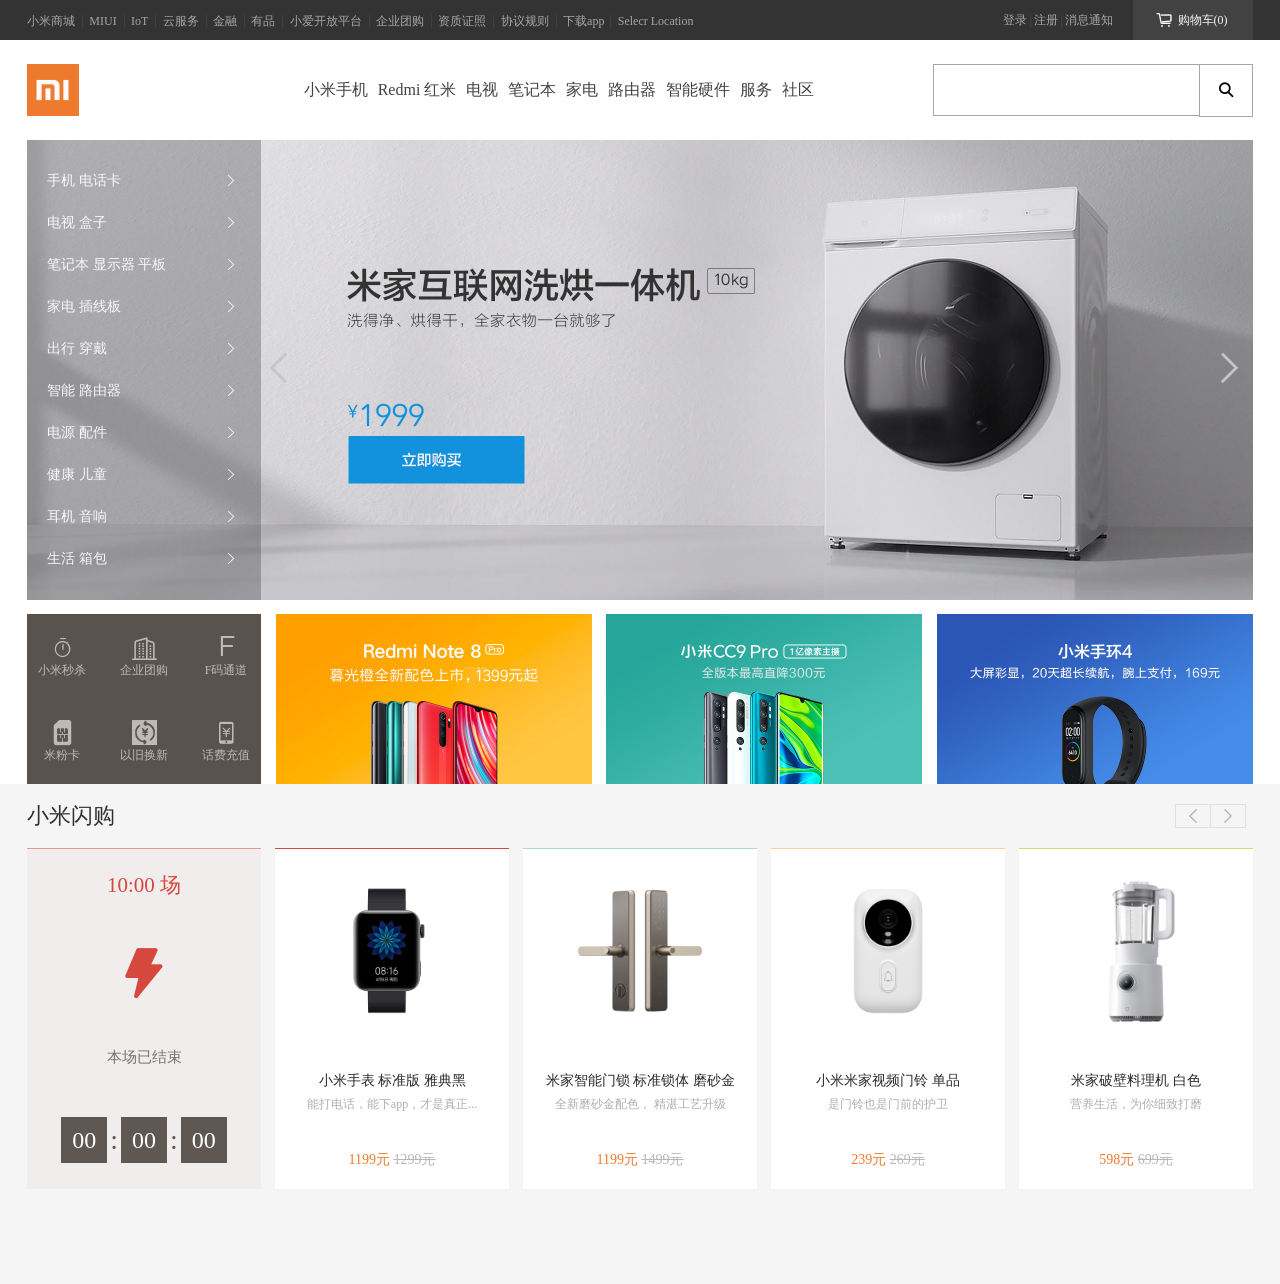
==== xiaomi_2/index.html @ e2a1d016 "一个新的静态小项目" ====
<!DOCTYPE html>
<html lang="en">
<head>
    <meta charset="UTF-8">
    <meta name="viewport" content="width=device-width, initial-scale=1.0">
    <link rel="stylesheet" href="css/reset.css">
    <link rel="stylesheet" href="css/syntax.css">
    <link rel="stylesheet" href="iconfont/iconfont.css">
    <title>小米商城</title>
</head>
<body>
    <!-- 顶部的菜单 炭黑色-->
    <div class="top_menu_wrap">
        <div class="top_menu">
            <div class="long_Menu">
                <a href="javascript:;">小米商城</a>
                <span class="iconfont icon-shuxian"> </span>
                <a href="javascript:;">MIUI</a>
                <span class="iconfont icon-shuxian"> </span>
                <a href="javascript:;">IoT</a>
                <span class="iconfont icon-shuxian"> </span>
                <a href="javascript:;">云服务</a>
                <span class="iconfont icon-shuxian"> </span>
                <a href="javascript:;">金融</a>
                <span class="iconfont icon-shuxian"> </span>
                <a href="javascript:;">有品</a>
                <span class="iconfont icon-shuxian"> </span>
                <a href="javascript:;">小爱开放平台</a>
                <span class="iconfont icon-shuxian"> </span>
                <a href="javascript:;">企业团购</a>
                <span class="iconfont icon-shuxian"> </span>
                <a href="javascript:;">资质证照</a>
                <span class="iconfont icon-shuxian"> </span>
                <a href="javascript:;">协议规则</a>
                <span class="iconfont icon-shuxian"> </span>
                <a class="down_qr" href="javascript:;">下载app
                    <div class="triangle"></div>
                    <div class="qrcode">
                        <img src="img/qrcode.png" alt="">
                        <span>小米商城APP</span>
                    </div>
                </a>
                <span class="iconfont icon-shuxian"> </span>
                
                <a href="javascript:;">Selecr Location</a>
            </div>
            <div class="side_menu">
                <a href="javascript:;">登录</a>
                <span class="iconfont icon-shuxian"> </span>
                <a href="javascript:;">注册</a>
                <span class="iconfont icon-shuxian"> </span>
                <a href="javascript:;">消息通知</a>
                <div class="shop_cart">
                    <span class="iconfont icon-3"> </span>   
                    <a href="javascript:;">购物车(0)</a>
                    <div class="shop_box">
                    </div>
                </div>
            </div>
            
        </div>

    </div>
    <!-- logo 商品栏 搜索框 -->
    <div class="mid_menu_wrap">
        <div class="logo">
            <img class="mi" src="img/mi-logo.png" alt="">
            <img class="home" src="img/mi-home.png" alt="">
        </div>
        <div class="catalog">
            <a href="javscript:;">全部商品分类</a>
            <a href="javscript:;">小米手机
                <div class="merchandise_wrap">
                    <div class="merchandise">
                        <div class="m_details" href="javascript:;">
                            <img src="img/phone_10.png" alt="">
                        </div>
                        <div class="vertical_line"></div>
                        <div class="m_details" href="javascript:;">
                            <img src="img/phone_redmi.png" alt="">
                        </div>
                        <div class="vertical_line"></div>
                        <div class="m_details" href="javascript:;">
                            <img src="img/phone_10.png" alt="">
                        </div>
                        <div class="vertical_line"></div>
                        <div class="m_details" href="javascript:;">
                            <img src="img/phone_redmi.png" alt="">
                        </div>
                        <div class="vertical_line"></div>
                        <div class="m_details" href="javascript:;">
                            <img src="img/phone_10.png" alt="">
                        </div>
                        <div class="vertical_line"></div>
                        <div class="m_details" href="javascript:;">
                            <img src="img/phone_redmi.png" alt="">
                        </div>
                    </div>
                </div>
            </a>
            
            <a href="javscript:;">Redmi 红米</a>
            <a href="javscript:;">电视</a>
            <a href="javscript:;">笔记本</a>
            <a href="javscript:;">家电</a>
            <a href="javscript:;">路由器</a>
            <a href="javscript:;">智能硬件</a>
            <a href="javscript:;">服务</a>
            <a href="javscript:;">社区</a>
        </div>
        <div class="search">
                <input type="text">
                <div class="search_suggestion">
                    <a href="javascript:;">Redmi K30</a>
                    <a href="javascript:;">小米10</a>
                    <a href="javascript:;">Redmi Note8</a>
                    <a href="javascript:;">小米cc9</a>
                    <a href="javascript:;">黑鲨游戏手机</a>
                    <a href="javascript:;">小米电视</a>
                    <a href="javascript:;">小米笔记本</a>
                    <a href="javascript:;">路由器</a>
                    <a href="javascript:;">小爱音响</a>
                    <a href="javascript:;">净水器</a>
                </div>
            <div class="magnifier">
                <span class="iconfont icon-fangdajing"></span>
            </div>
        </div>
    </div>

    <!-- 广告牌 和 附近的列表 -->
    <div class="ads_wrap">
        <div class="ads">
            <a href="javascript:;"><img src="img/mi_wash_machine.jpg" alt=""></a>
            <a href="javascript:;" class="prev arrow_box">
                <span class="iconfont icon-arrow"></span>
            </a>
            <a href="javascript:;" class="next arrow_box">
                <span class="iconfont icon-jiantouyou"></span>
            </a>
            
        </div>
        <div class="list">
            <a href="javascript:;">手机 电话卡
                <span class="iconfont icon-arrow-r"></span>
                <div class="item_box">
                    <div class="item">
                        <img src="img/phone_10.png" alt="">
                        <span>小米cc9</span>
                    </div>
                    <div class="item">
                        <img src="img/mi_cc9pro.jpg" alt="">
                        <span>小米cc9</span>
                    </div>
                    <div class="item">
                        <img src="img/mi_cc9pro.jpg" alt="">
                        <span>小米cc9</span>
                    </div>
                    <div class="item">
                        <img src="img/mi_cc9pro.jpg" alt="">
                        <span>小米cc9</span>
                    </div>
                    <div class="item">
                        <img src="img/mi_cc9pro.jpg" alt="">
                        <span>小米cc9</span>
                    </div>
                    <div class="item">
                        <img src="img/mi_cc9pro.jpg" alt="">
                        <span>小米cc9</span>
                    </div>
                    <div class="item">
                        <img src="img/mi_cc9pro.jpg" alt="">
                        <span>小米cc9</span>
                    </div>
                    <div class="item">
                        <img src="img/mi_cc9pro.jpg" alt="">
                        <span>小米cc9</span>
                    </div>
                    <div class="item">
                        <img src="img/mi_cc9pro.jpg" alt="">
                        <span>小米cc9</span>
                    </div>
                    <div class="item">
                        <img src="img/mi_cc9pro.jpg" alt="">
                        <span>小米cc9</span>
                    </div>
                    <div class="item">
                        <img src="img/mi_cc9pro.jpg" alt="">
                        <span>小米cc9</span>
                    </div>
                    <div class="item">
                        <img src="img/mi_cc9pro.jpg" alt="">
                        <span>小米cc9</span>
                    </div>
                    <div class="item">
                        <img src="img/mi_cc9pro.jpg" alt="">
                        <span>小米cc9</span>
                    </div>
                    <div class="item">
                        <img src="img/mi_cc9pro.jpg" alt="">
                        <span>小米cc9</span>
                    </div>
                    <div class="item">
                        <img src="img/mi_cc9pro.jpg" alt="">
                        <span>小米cc9</span>
                    </div>
                    <div class="item">
                        <img src="img/mi_cc9pro.jpg" alt="">
                        <span>小米cc9</span>
                    </div>
                    <div class="item">
                        <img src="img/mi_cc9pro.jpg" alt="">
                        <span>小米cc9</span>
                    </div>
                    <div class="item">
                        <img src="img/mi_cc9pro.jpg" alt="">
                        <span>小米cc9</span>
                    </div>
                   
                    <div class="item">
                        <img src="img/mi_cc9pro.jpg" alt="">
                        <span>小米cc9</span>
                    </div>
                    <div class="item">
                        <img src="img/mi_cc9pro.jpg" alt="">
                        <span>小米cc9</span>
                    </div>
                    <div class="item">
                        <img src="img/mi_cc9pro.jpg" alt="">
                        <span>上门维修</span>
                    </div>
                    <div class="item">
                        <img src="img/mi_cc9pro.jpg" alt="">
                        <span>小米电话卡</span>
                    </div>
                    <div class="item">
                        <img src="img/mi_cc9pro.jpg" alt="">
                        <span>云服务空间月卡</span>
                    </div>

                </div>
            </a> 
            <a href="javascript:;">电视 盒子
                <span class="iconfont icon-arrow-r"></span>
            </a>
            <a href="javascript:;">笔记本 显示器 平板
                <span class="iconfont icon-arrow-r"></span>
            </a>
            <a href="javascript:;">家电 插线板
                <span class="iconfont icon-arrow-r"></span>
            </a>
            <a href="javascript:;">出行 穿戴
                <span class="iconfont icon-arrow-r"></span>
            </a>
            <a href="javascript:;">智能 路由器
                <span class="iconfont icon-arrow-r"></span>
            </a>
            <a href="javascript:;">电源 配件
                <span class="iconfont icon-arrow-r"></span>
            </a>
            <a href="javascript:;">健康 儿童
                <span class="iconfont icon-arrow-r"></span>
            </a>
            <a href="javascript:;">耳机 音响
                <span class="iconfont icon-arrow-r"></span>
            </a>
            <a href="javascript:;">生活 箱包
                <span class="iconfont icon-arrow-r"></span>
            </a>
        </div>
    </div>

    <!-- 重点产品宣传 -->
    <div class="promotion_wrap">
        <div class="small_boxes">
            <a href="javacsript:;" class="small_box">
                <span class="iconfont icon-miaobiao1"></span>
                <span class="text"> 小米秒杀</span>
            </a>
            <a href="javacsript:;" class="small_box">
                <span class="iconfont icon-architecture"></span>
                <span class="text">企业团购</span>
            </a>
            <a href="javacsript:;" class="small_box">
                <span class="iconfont icon-F"></span>
                <span class="text">F码通道</span>
            </a>
            <a href="javacsript:;" class="small_box">
                <span class="iconfont icon-sim"></span>
                <span class="text">米粉卡</span>
            </a>
            <a href="javacsript:;" class="small_box">
                <span class="iconfont icon-yijiuhuanxin"></span>
                <span class="text">以旧换新</span>
            </a>
            <a href="javacsript:;" class="small_box">
                <span class="iconfont icon-huafei"></span>
                <span class="text">话费充值</span>
            </a>
        </div>
        <div class="mi_phone">
            <a href="jacascript:;">
                <img src="img/mi_redmi.jpg" alt="">
            </a>
        </div>
        <div class="redmi_phone">
            <a href="jacascript:;">
                <img src="img/mi_cc9pro.jpg" alt="">
            </a>
        </div>
        <div class="other_product">
            <a href="jacascript:;">
                <img src="img/mi_wristband.jpg" alt="">
            </a>
        </div>
    </div>

    <!-- 背景颜色灰色部分 -->

    <!-- 小米闪购的部分 -->
    <div class="bck_grey">
        <div class="xiaomi_shanGou">
            <div class="top_area">
                <div class="area_title">小米闪购</div>

                <span class="iconfont icon-arrow"></span>
                <span class="iconfont icon-jiantouyou"></span>

            </div>
            <div class="main">
                <div class="time">
                    <div class="start_time">10:00 场</div>
                    <div class="icon iconfont icon-shan-dian"></div>
                    <div class="event_status">本场已结束</div>
                    <div class="timer">
                        <div class="timer_box">00</div>
                        <span>:</span>
                        <div class="timer_box">00</div>
                        <span>:</span>
                        <div class="timer_box">00</div>
                    </div>

                </div>
                <div class="merchandises_wrap">
                    <div class="item item1">
                        <img src="img/mi_watch.jpg" alt="">
                        <div class="text">
                            <div class="name">小米手表 标准版 雅典黑</div>
                            <div class="comment">能打电话，能下app，才是真正...</div>
                        </div>                      
                        <div class="price">
                            <span class="discount">1199元</span>
                            <span class="original">1299元</span>
                        </div>
                    </div>
                    <div class="item item2">
                        <img src="img/mi_door_handle.jpg" alt="">
                        <div class="text">
                            <div class="name">米家智能门锁 标准锁体 磨砂金</div>
                            <div class="comment">全新磨砂金配色， 精湛工艺升级</div>
                        </div>
                        <div class="price">
                            <span class="discount">1199元</span>
                            <span class="original">1499元</span>
                        </div>
                    </div>
                    <div class="item item3">
                        <img src="img/mi_camera.jpg" alt="">
                        <div class="text">
                            <div class="name">小米米家视频门铃 单品</div>
                            <div class="comment">是门铃也是门前的护卫</div>
                        </div>
                        <div class="price">
                            <span class="discount">239元</span>
                            <span class="original">269元</span>
                        </div>
                    </div>
                    <div class="item item4">
                        <img src="img/mi_blender.jpg" alt="">
                        <div class="text">
                            <div class="name">米家破壁料理机 白色</div>
                            <div class="comment">营养生活，为你细致打磨</div>
                        </div>
                        <div class="price">
                            <span class="discount">598元</span>
                            <span class="original">699元</span>
                        </div>
                    </div>
                </div>
            </div>
        </div>
    </div>
</body>
</html>
---- xiaomi_2/css/syntax.css ----
.top_menu_wrap {
  width: 100%;
  background-color: #333333;
  position: relative;
}
.top_menu_wrap .top_menu {
  width: 1226px;
  height: 40px;
  margin: 0 auto;
  line-height: 40px;
  display: flex;
  flex-direction: row;
  justify-content: space-between;
}
.top_menu_wrap .top_menu a {
  text-decoration: none;
  color: #a6a6a6;
  font-size: 12px;
}
.top_menu_wrap .top_menu a:hover:not(:last-child) {
  color: #ffffff;
}
.top_menu_wrap .top_menu span {
  color: #3f3f3f;
  font-weight: lighter;
  font-size: smaller;
  margin: 0 -3px;
}
.top_menu_wrap .top_menu .long_Menu .down_qr {
  position: relative;
}
.top_menu_wrap .top_menu .long_Menu .down_qr:hover .triangle {
  display: block;
}
.top_menu_wrap .top_menu .long_Menu .down_qr:hover .qrcode {
  height: 140px;
}
.top_menu_wrap .top_menu .long_Menu .down_qr .triangle {
  position: absolute;
  top: 6.5px;
  left: 10px;
  width: 0;
  height: 0;
  border: 10px solid transparent;
  border-bottom: 10px solid white;
  display: none;
}
.top_menu_wrap .top_menu .long_Menu .down_qr .qrcode {
  top: 26.5px;
  left: -40px;
  position: absolute;
  width: 124px;
  height: auto;
  text-align: center;
  background-color: white;
  box-shadow: 0 1px 2px black;
  height: 0px;
  overflow: hidden;
  transition: height 0.5s;
}
.top_menu_wrap .top_menu .long_Menu .down_qr .qrcode img {
  width: 90px;
  vertical-align: bottom;
  margin: 10px 15px 0 15px;
}
.top_menu_wrap .top_menu .long_Menu .down_qr .qrcode span {
  font-weight: bold;
  font-size: 12px;
}
.top_menu_wrap .top_menu .side_menu {
  display: flex;
  flex-direction: row;
}
.top_menu_wrap .top_menu .side_menu .shop_cart {
  position: relative;
  height: 40px;
  width: 120px;
  margin-left: 20px;
  text-align: center;
  background-color: #424242;
}
.top_menu_wrap .top_menu .side_menu .shop_cart:hover {
  background-color: white;
}
.top_menu_wrap .top_menu .side_menu .shop_cart:hover * {
  color: #ee7a2e;
}
.top_menu_wrap .top_menu .side_menu .shop_cart:hover .shop_box {
  height: 100px;
}
.top_menu_wrap .top_menu .side_menu .shop_cart span {
  color: #f8f8f8;
  margin-right: 2px;
  font-size: 16px;
  font-weight: bold;
  line-height: 40px;
}
.top_menu_wrap .top_menu .side_menu .shop_cart a {
  line-height: 40px;
  vertical-align: top;
  color: #f8f8f8;
}
.top_menu_wrap .top_menu .side_menu .shop_cart .shop_box {
  width: 300px;
  height: 0px;
  background-color: white;
  position: absolute;
  left: -180px;
  top: 40px;
  box-shadow: 0 0 10px #a6a6a6;
  transition-property: height;
  transition-duration: 0.5s;
  z-index: 2;
}
.mid_menu_wrap {
  width: 1226px;
  height: 100px;
  margin: 0 auto;
  display: flex;
  flex-direction: row;
  justify-content: space-between;
  align-items: center;
}
.mid_menu_wrap .logo {
  background-color: #ee7a2e;
  width: 52px;
  height: 52px;
  position: relative;
}
.mid_menu_wrap .logo img {
  width: 52px;
}
.mid_menu_wrap .logo:hover .mi {
  left: 52px;
}
.mid_menu_wrap .logo:hover .home {
  left: 0px;
}
.mid_menu_wrap .logo .home {
  position: absolute;
  left: -52px;
  transition: left 0.5s;
}
.mid_menu_wrap .logo .mi {
  position: absolute;
  left: 0px;
  transition: left 0.5s;
}
.mid_menu_wrap .catalog {
  height: 100%;
  display: flex;
}
.mid_menu_wrap .catalog a {
  display: flex;
  flex-direction: column;
  justify-content: center;
  height: 100%;
  text-decoration: none;
  color: #424242;
  font-size: 16px;
}
.mid_menu_wrap .catalog a:not(:nth-child(1)) {
  margin-left: 10px;
}
.mid_menu_wrap .catalog a:first-child {
  visibility: hidden;
}
.mid_menu_wrap .catalog a:hover {
  color: #ee7a2e;
}
.mid_menu_wrap .catalog a:hover .merchandise_wrap {
  height: 200px;
  border-top: 1px solid #a6a6a6;
  box-shadow: 0 1px 3px #a6a6a6;
}
.mid_menu_wrap .catalog a .merchandise_wrap {
  position: absolute;
  width: 1680px;
  height: 0px;
  left: 0;
  top: 140px;
  overflow: hidden;
  transition: height 0.3s;
  background-color: white;
  z-index: 2;
}
.mid_menu_wrap .catalog a .merchandise_wrap .merchandise {
  width: 1226px;
  margin: 0 auto;
  display: flex;
  flex-direction: row;
  justify-content: space-evenly;
  padding: 45px 0;
}
.mid_menu_wrap .catalog a .merchandise_wrap .merchandise .m_details {
  display: block;
}
.mid_menu_wrap .catalog a .merchandise_wrap .merchandise .m_details:first-of-type {
  visibility: visible;
}
.mid_menu_wrap .catalog a .merchandise_wrap .merchandise .m_details img {
  width: 160px;
  height: 110px;
}
.mid_menu_wrap .catalog a .merchandise_wrap .merchandise .vertical_line {
  width: 1px;
  height: 100px;
  background-color: rgba(166, 166, 166, 0.4);
}
.mid_menu_wrap .search {
  display: flex;
  flex-direction: row;
  position: relative;
}
.mid_menu_wrap .search input {
  width: 245px;
  height: 50px;
  outline: none;
  border: 1px solid #a6a6a6;
  border-right: none;
  padding: 0 10px;
}
.mid_menu_wrap .search input:focus,
.mid_menu_wrap .search input:focus ~ div {
  border-color: #ee7a2e;
}
.mid_menu_wrap .search input:focus + .search_suggestion {
  display: flex;
}
.mid_menu_wrap .search .search_suggestion {
  width: 265px;
  height: 260px;
  border: 1px solid #a6a6a6;
  border-top: none;
  position: absolute;
  top: 52px;
  left: 0;
  display: none;
  flex-direction: column;
  justify-content: space-evenly;
  z-index: 1;
  background-color: white;
}
.mid_menu_wrap .search .search_suggestion a {
  display: flex;
  flex-direction: column;
  justify-content: center;
  text-decoration: none;
  color: #333333;
  font-size: 12px;
  padding-left: 20px;
  height: 100%;
}
.mid_menu_wrap .search .search_suggestion a:hover {
  background-color: rgba(166, 166, 166, 0.4);
}
.mid_menu_wrap .search .magnifier {
  width: 52px;
  line-height: 50px;
  text-align: center;
  border: 1px solid #a6a6a6;
}
.mid_menu_wrap .search .magnifier span {
  font-size: 16px;
  font-weight: bolder;
}
.mid_menu_wrap .search .magnifier:hover {
  color: #f8f8f8;
  background-color: #ee7a2e;
  border-color: #ee7a2e;
}
.ads_wrap {
  width: 1226px;
  height: 460px;
  position: relative;
  margin: 0 auto;
}
.ads_wrap .ads {
  position: absolute;
  width: 1226px;
  top: 0;
  left: 0;
  display: flex;
  flex-direction: row;
  align-items: center;
}
.ads_wrap .ads a {
  text-decoration: none;
}
.ads_wrap .ads img {
  width: 1226px;
}
.ads_wrap .ads .prev {
  margin-left: -992px;
}
.ads_wrap .ads .next {
  margin-left: 910px;
}
.ads_wrap .ads .arrow_box {
  width: 41px;
  line-height: 69px;
  background-color: transparent;
}
.ads_wrap .ads .arrow_box:hover {
  background-color: #424242;
}
.ads_wrap .ads .arrow_box:hover span {
  color: white;
}
.ads_wrap .ads .arrow_box span {
  font-size: 35px;
  color: #c2c7c7;
}
.ads_wrap .list {
  width: 234px;
  height: 420px;
  background-color: rgba(51, 51, 51, 0.3);
  display: flex;
  flex-direction: column;
  padding: 20px 0;
  position: relative;
}
.ads_wrap .list a {
  width: auto;
  height: 100%;
  text-decoration: none;
  color: #f8f8f8;
  font-size: 14px;
  display: flex;
  flex-direction: row;
  align-items: center;
  padding-left: 20px;
}
.ads_wrap .list a:hover {
  background-color: #ee7a2e;
}
.ads_wrap .list a:hover .item_box {
  display: flex;
}
.ads_wrap .list a .icon-arrow-r {
  font-size: 20px;
  line-height: 42px;
  position: absolute;
  right: 20px;
}
.ads_wrap .list a .item_box {
  width: 992px;
  height: 458px;
  background-color: white;
  border: 1px solid #a6a6a6;
  box-shadow: 5px 0 10px rgba(166, 166, 166, 0.7);
  border-left: none;
  position: absolute;
  left: 234px;
  top: 0;
  display: none;
  flex-direction: column;
  justify-content: flex-start;
  flex-wrap: wrap;
}
.ads_wrap .list a .item_box .item {
  width: 216px;
  height: 76.33333333px;
  display: flex;
  flex-direction: row;
  justify-content: flex-start;
  align-items: center;
}
.ads_wrap .list a .item_box .item img {
  width: 40px;
  height: 40px;
  margin-left: 30px;
  object-fit: cover;
}
.ads_wrap .list a .item_box .item span {
  color: #424242;
  margin-left: 20px;
}
.promotion_wrap {
  width: 1226px;
  margin: 0 auto;
  padding-top: 14px;
  height: 170px;
  display: flex;
  flex-direction: row;
  justify-content: space-between;
}
.promotion_wrap .mi_phone,
.promotion_wrap .redmi_phone,
.promotion_wrap .other_product {
  width: 316px;
  height: 170px;
}
.promotion_wrap .mi_phone img,
.promotion_wrap .redmi_phone img,
.promotion_wrap .other_product img {
  width: 316px;
}
.promotion_wrap .small_boxes {
  background-color: #5a534d;
  width: 234px;
  height: 170px;
  display: flex;
  flex-direction: row;
  justify-content: space-between;
  flex-wrap: wrap;
}
.promotion_wrap .small_boxes .small_box {
  width: 70px;
  height: 82px;
  text-align: center;
  display: flex;
  flex-direction: column;
  justify-content: center;
  text-decoration: none;
}
.promotion_wrap .small_boxes .small_box .text {
  font-size: 12px;
  margin-top: 2px;
  color: #bdbab8;
}
.promotion_wrap .small_boxes .small_box .iconfont {
  color: #bdbab8;
  font-size: 25px;
  margin-bottom: 2px;
}
.bck_grey {
  background-color: #f5f5f5;
  width: 100%;
  height: 500px;
}
.bck_grey .xiaomi_shanGou {
  width: 1226px;
  margin: 0 auto;
}
.bck_grey .xiaomi_shanGou .top_area {
  display: flex;
  justify-content: flex-start;
  align-items: center;
  padding: 20px 0;
}
.bck_grey .xiaomi_shanGou .top_area .area_title {
  font-size: 22px;
  color: #303030;
}
.bck_grey .xiaomi_shanGou .top_area span {
  display: block;
  border: 1px #e0e0e0 solid;
  width: 24px;
  height: 16px;
  font-size: 16px;
  text-align: center;
  color: #b0b0b0;
  padding: 3px 5px;
}
.bck_grey .xiaomi_shanGou .top_area span:nth-of-type(1) {
  margin-left: 1060px;
  border-right: none;
}
.bck_grey .xiaomi_shanGou .top_area span:hover {
  color: #ee7a2e;
}
.bck_grey .xiaomi_shanGou .main {
  height: 100%;
  display: flex;
  flex-direction: row;
  justify-content: space-between;
}
.bck_grey .xiaomi_shanGou .main .time {
  width: 234px;
  height: 340px;
  background-color: #f1eded;
  border-top: 1px solid #e19992;
  display: flex;
  flex-direction: column;
  align-items: center;
  justify-content: space-around;
}
.bck_grey .xiaomi_shanGou .main .time .start_time {
  color: #d4483e;
  font-size: 21px;
}
.bck_grey .xiaomi_shanGou .main .time .icon-shan-dian {
  font-size: 50px;
  color: #d4483e;
}
.bck_grey .xiaomi_shanGou .main .time .event_status {
  color: #767474;
  font-size: 15px;
}
.bck_grey .xiaomi_shanGou .main .time .timer {
  display: flex;
}
.bck_grey .xiaomi_shanGou .main .time .timer .timer_box {
  width: 46px;
  height: 46px;
  background-color: #5f5752;
  color: white;
  font-size: 24px;
  display: flex;
  flex-direction: row;
  justify-content: center;
  align-items: center;
}
.bck_grey .xiaomi_shanGou .main .time .timer span {
  color: #5f5752;
  display: flex;
  align-items: center;
  font-size: 28px;
  padding: 0 3px;
}
.bck_grey .xiaomi_shanGou .merchandises_wrap {
  width: 978px;
  display: flex;
  flex-direction: row;
  justify-content: space-between;
}
.bck_grey .xiaomi_shanGou .merchandises_wrap .item {
  width: 234px;
  background-color: white;
  border-top: 1px solid;
  display: flex;
  flex-direction: column;
  justify-content: space-around;
  align-items: center;
}
.bck_grey .xiaomi_shanGou .merchandises_wrap .item:nth-child(1) {
  border-color: #d4483e;
}
.bck_grey .xiaomi_shanGou .merchandises_wrap .item:nth-child(2) {
  border-color: #a8dbd0;
}
.bck_grey .xiaomi_shanGou .merchandises_wrap .item:nth-child(3) {
  border-color: #f7d49d;
}
.bck_grey .xiaomi_shanGou .merchandises_wrap .item:nth-child(4) {
  border-color: #c6dd7f;
}
.bck_grey .xiaomi_shanGou .merchandises_wrap .item img {
  width: 160px;
  height: 160px;
}
.bck_grey .xiaomi_shanGou .merchandises_wrap .item .text {
  text-align: center;
  width: 100%;
}
.bck_grey .xiaomi_shanGou .merchandises_wrap .item .text .name {
  color: #2a2a2a;
  font-size: 14px;
}
.bck_grey .xiaomi_shanGou .merchandises_wrap .item .text .comment {
  color: #aeaeae;
  font-size: 12px;
  margin-top: 10px;
}
.bck_grey .xiaomi_shanGou .merchandises_wrap .item .price {
  font-size: 14px;
}
.bck_grey .xiaomi_shanGou .merchandises_wrap .item .price .discount {
  color: #ee7a2e;
}
.bck_grey .xiaomi_shanGou .merchandises_wrap .item .price .original {
  color: #b7b7b7;
  text-decoration: line-through;
}
---- xiaomi_2/iconfont/iconfont.css ----
@font-face {font-family: "iconfont";
  src: url('iconfont.eot?t=1585115897582'); /* IE9 */
  src: url('iconfont.eot?t=1585115897582#iefix') format('embedded-opentype'), /* IE6-IE8 */
  url('[data-uri]') format('woff2'),
  url('iconfont.woff?t=1585115897582') format('woff'),
  url('iconfont.ttf?t=1585115897582') format('truetype'), /* chrome, firefox, opera, Safari, Android, iOS 4.2+ */
  url('iconfont.svg?t=1585115897582#iconfont') format('svg'); /* iOS 4.1- */
}

.iconfont {
  font-family: "iconfont" !important;
  font-size: 16px;
  font-style: normal;
  -webkit-font-smoothing: antialiased;
  -moz-osx-font-smoothing: grayscale;
}

.icon-F:before {
  content: "\e605";
}

.icon-miaobiao1:before {
  content: "\e690";
}

.icon-shuxian:before {
  content: "\e623";
}

.icon-6:before {
  content: "\e609";
}

.icon-jiantouyou:before {
  content: "\e603";
}

.icon-xiayiye:before {
  content: "\e68a";
}

.icon-xiayiye1:before {
  content: "\e66d";
}

.icon-shan-dian:before {
  content: "\e628";
}

.icon-arrow:before {
  content: "\e604";
}

.icon-huafei:before {
  content: "\e7f7";
}

.icon-architecture:before {
  content: "\e601";
}

.icon-miaobiao:before {
  content: "\e602";
}

.icon-sim:before {
  content: "\e795";
}

.icon-yijiuhuanxin:before {
  content: "\e606";
}

.icon-fangdajing:before {
  content: "\e610";
}

.icon-shouji:before {
  content: "\e600";
}

.icon-kefu:before {
  content: "\e64e";
}

.icon-arrow-r:before {
  content: "\e60d";
}

.icon-3:before {
  content: "\e618";
}

.icon-banshou:before {
  content: "\e60c";
}

.icon-renwu2:before {
  content: "\e634";
}
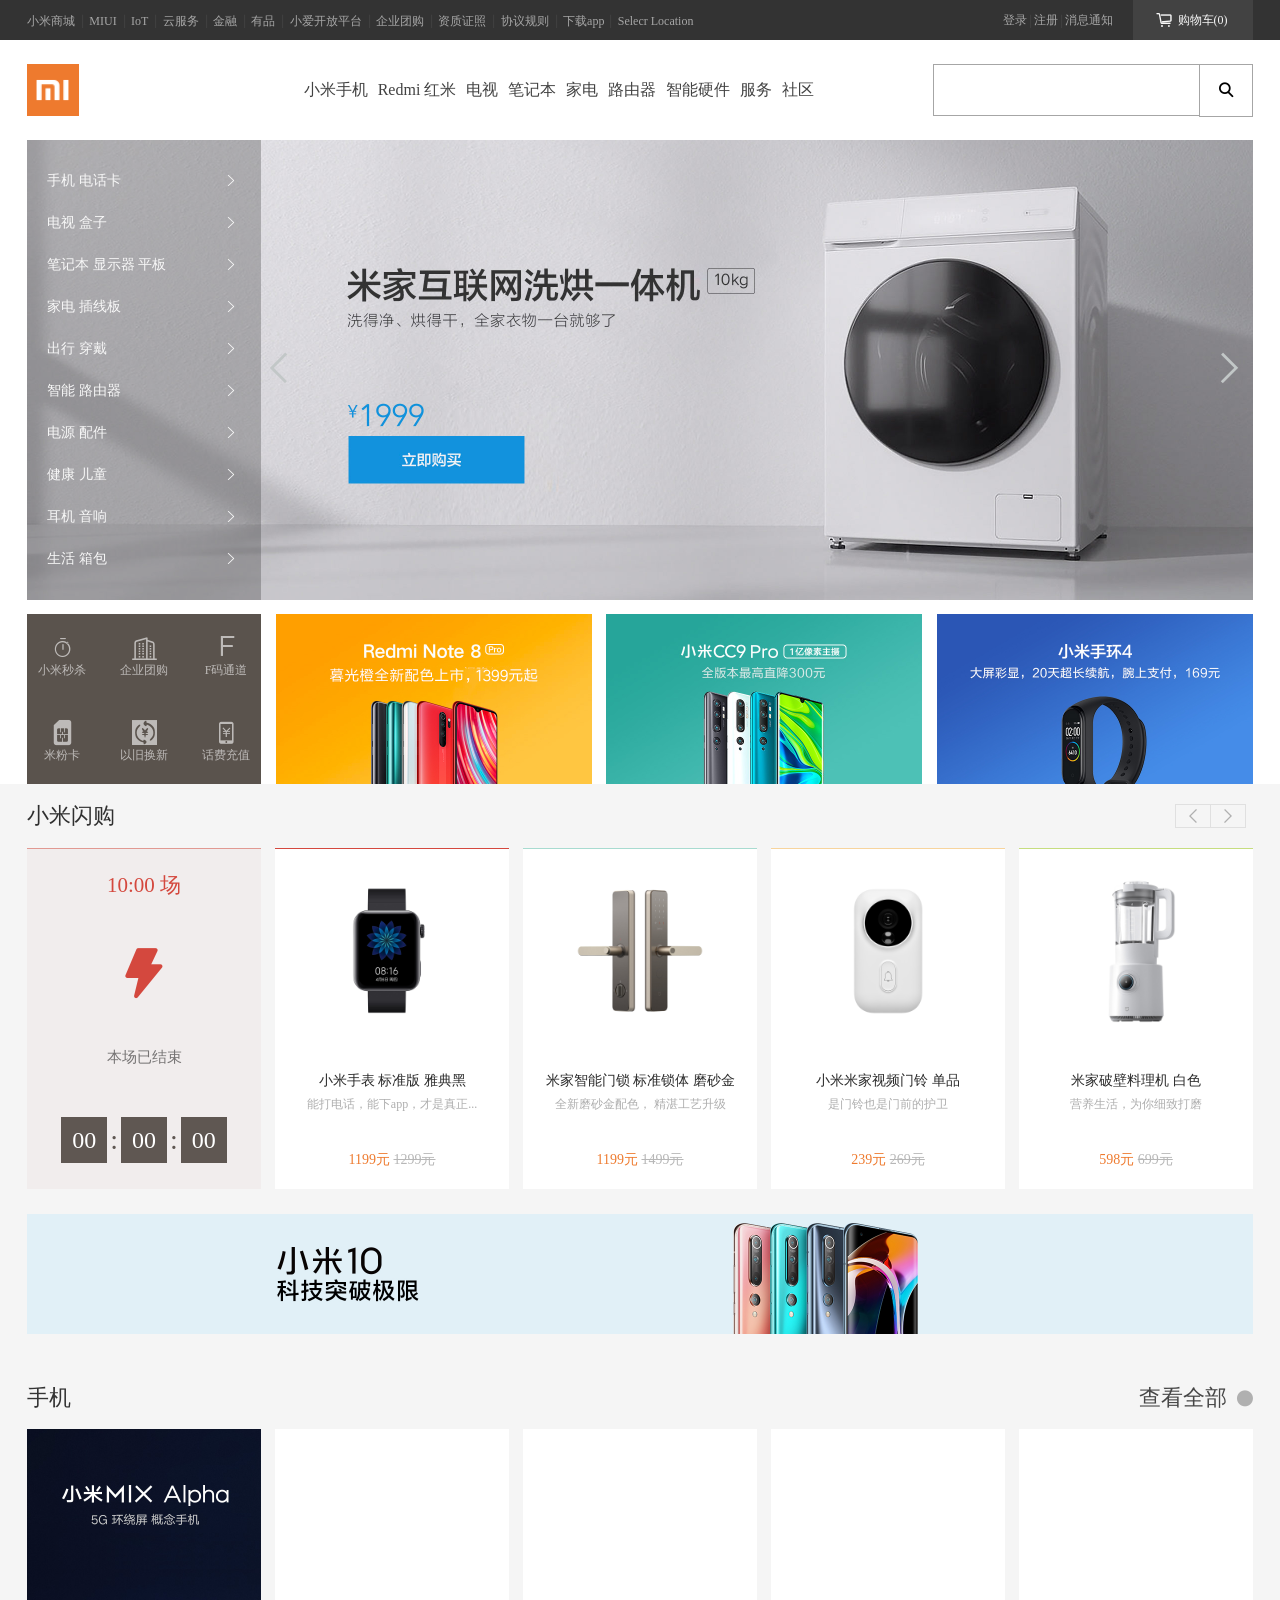
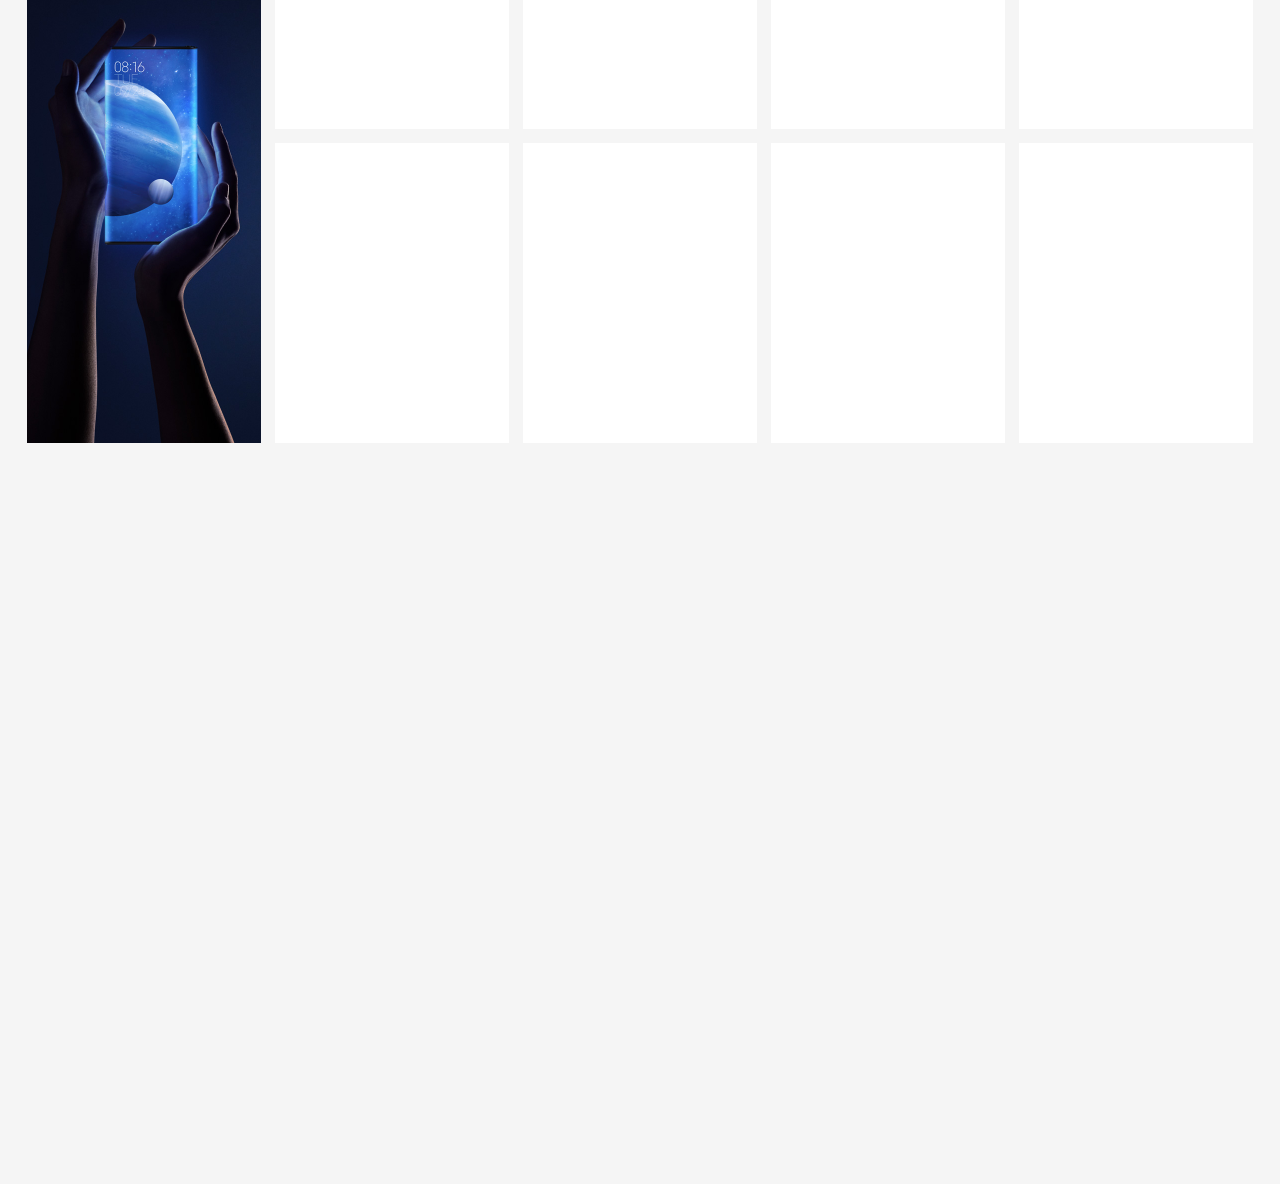
==== commit 3e28632c: "添加了一个新的区域，实现了浮起的效果" ====
--- a/xiaomi_2/index.html
+++ b/xiaomi_2/index.html
@@ -389,6 +389,38 @@
                 </div>
             </div>
         </div>
+        <!-- 第一个banner -->
+        <div class="banner">
+            <img src="img/mi_10.jpg" alt="">
+        </div>
+        <!-- 手机模块 -->
+        <div class="m_phone_wrap">
+            <div class="top_area">
+                <div class="area_title">手机</div>
+                <a href="javascript:;" class="right">
+                    <span class="text">查看全部</span>
+                    <span class="iconfont icon-xiayiye1"></span>
+                </a>
+            </div>
+            <div class="lower">
+                <a href="javacsript:;" class="vertical_ad">
+                    <img src="img/mi_mixphone.jpg" alt="">
+                </a>
+                <div class="m_phones">
+                    <a href="javacsript:;" class="phone"></a>
+                    <a href="javacsript:;" class="phone"></a>
+                    <a href="javacsript:;" class="phone"></a>
+                    <a href="javacsript:;" class="phone"></a>
+                    <a href="javacsript:;" class="phone"></a>
+                    <a href="javacsript:;" class="phone"></a>
+                    <a href="javacsript:;" class="phone"></a>
+                    <a href="javacsript:;" class="phone"></a>
+                </div>
+            </div>
+            
+        </div>
     </div>
+
+    
 </body>
 </html>
--- a/xiaomi_2/css/syntax.css
+++ b/xiaomi_2/css/syntax.css
@@ -427,7 +427,7 @@
 .bck_grey {
   background-color: #f5f5f5;
   width: 100%;
-  height: 500px;
+  height: 2000px;
 }
 .bck_grey .xiaomi_shanGou {
   width: 1226px;
@@ -563,3 +563,80 @@
   color: #b7b7b7;
   text-decoration: line-through;
 }
+.bck_grey .banner {
+  width: 1226px;
+  margin: 0 auto;
+}
+.bck_grey .banner img {
+  width: 1226px;
+  margin-top: 25px;
+}
+.bck_grey .m_phone_wrap {
+  width: 1226px;
+  margin: 50px auto 0 auto;
+}
+.bck_grey .m_phone_wrap .top_area {
+  width: 100%;
+  display: flex;
+  justify-content: space-between;
+}
+.bck_grey .m_phone_wrap .top_area .area_title {
+  color: #333333;
+  font-size: 22px;
+}
+.bck_grey .m_phone_wrap .top_area .right {
+  display: flex;
+  align-items: center;
+  text-decoration: none;
+}
+.bck_grey .m_phone_wrap .top_area .right:hover .text,
+.bck_grey .m_phone_wrap .top_area .right:hover .icon-xiayiye1 {
+  color: #ee7a2e;
+}
+.bck_grey .m_phone_wrap .top_area .right .text {
+  color: #464646;
+  font-size: 22px;
+  padding-right: 10px;
+  transition: color 0.5s;
+}
+.bck_grey .m_phone_wrap .top_area .right .icon-xiayiye1 {
+  color: #b0b0b0;
+  font-size: 16px;
+  transition: color 0.5s;
+}
+.bck_grey .m_phone_wrap .lower {
+  margin-top: 20px;
+  display: flex;
+  justify-content: space-between;
+}
+.bck_grey .m_phone_wrap .lower .vertical_ad {
+  transition-duration: 1s;
+}
+.bck_grey .m_phone_wrap .lower .vertical_ad img {
+  width: 234px;
+  height: 614px;
+  vertical-align: bottom;
+}
+.bck_grey .m_phone_wrap .lower .vertical_ad:hover {
+  transform: translateY(-3px);
+  box-shadow: 0 0 10px 2px #333333;
+}
+.bck_grey .m_phone_wrap .lower .m_phones {
+  width: 978px;
+  display: flex;
+  flex-direction: row;
+  flex-wrap: wrap;
+  justify-content: space-between;
+  align-content: space-between;
+}
+.bck_grey .m_phone_wrap .lower .m_phones .phone {
+  width: 234px;
+  height: 260px;
+  padding: 20px 0;
+  background-color: white;
+  transition-duration: 0.5s;
+}
+.bck_grey .m_phone_wrap .lower .m_phones .phone:hover {
+  transform: translateY(-3px);
+  box-shadow: 0 10px 20px 20px rgba(166, 166, 166, 0.2);
+}
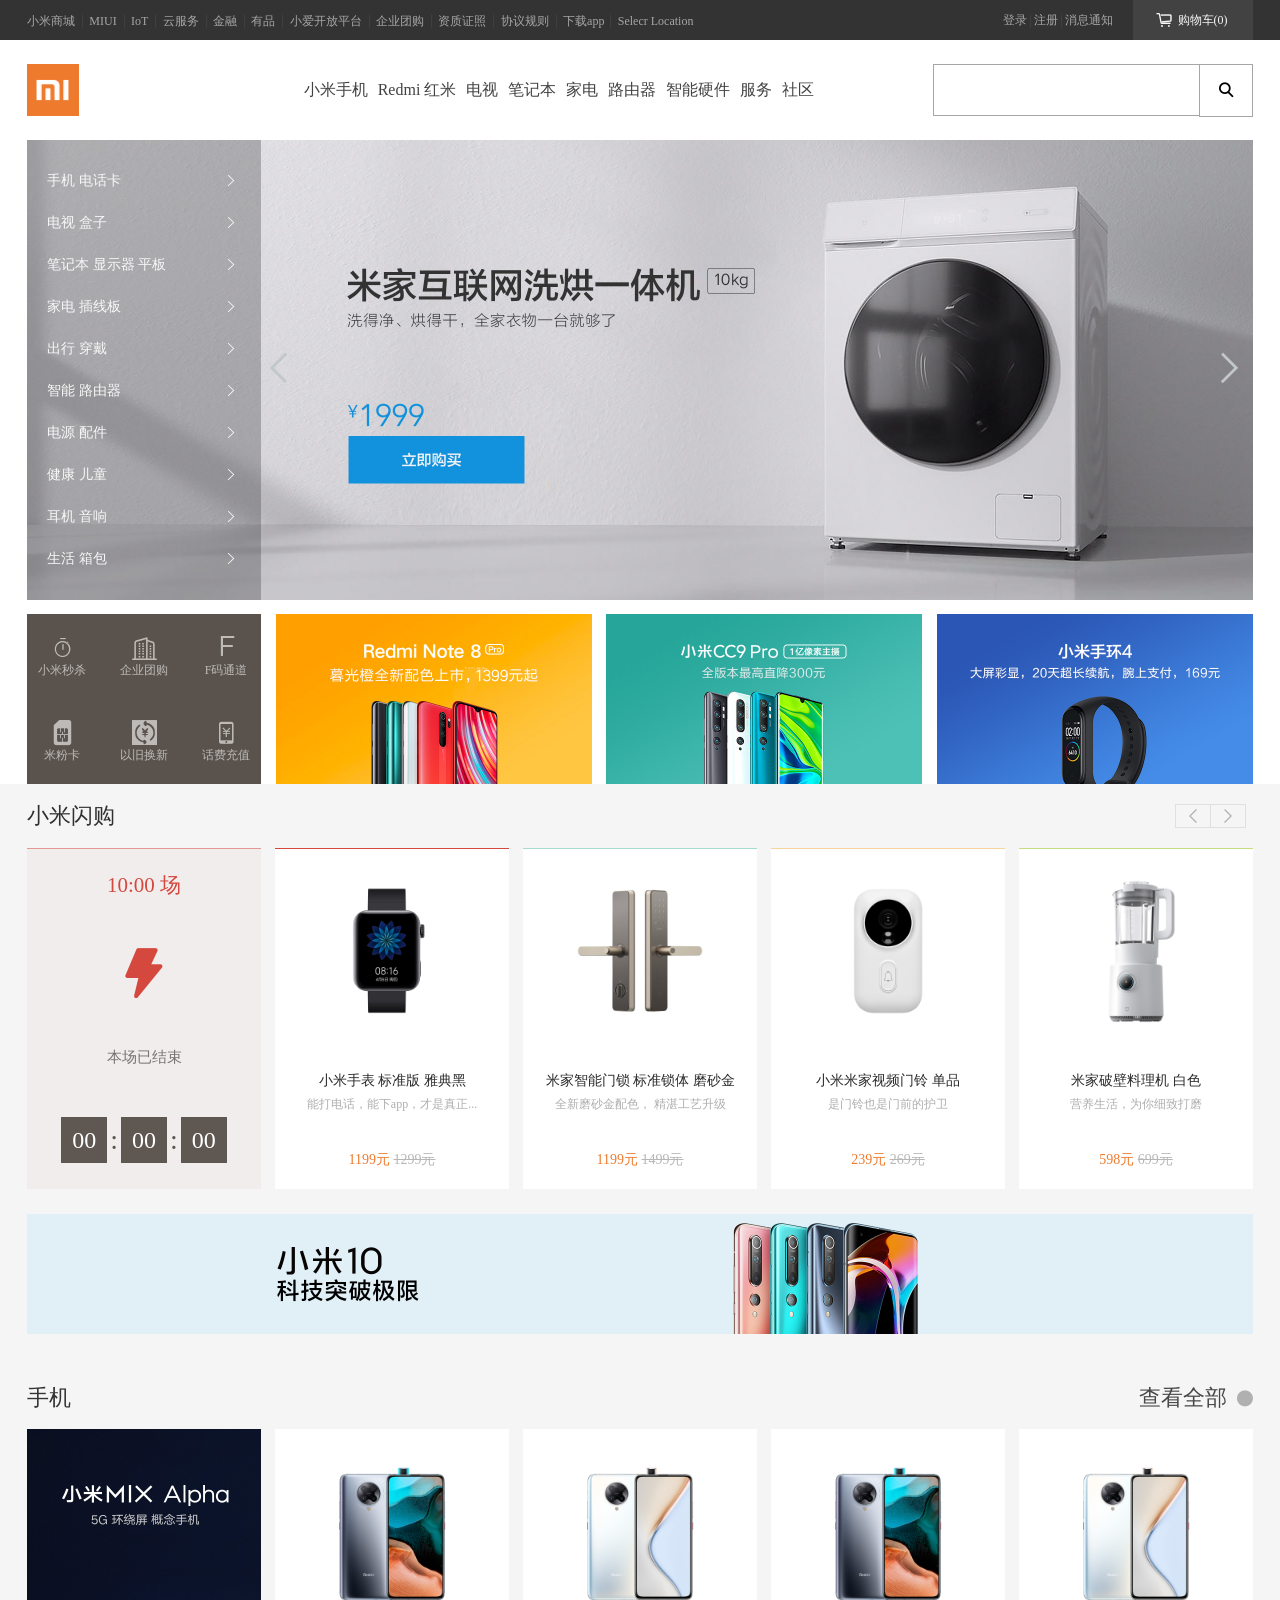
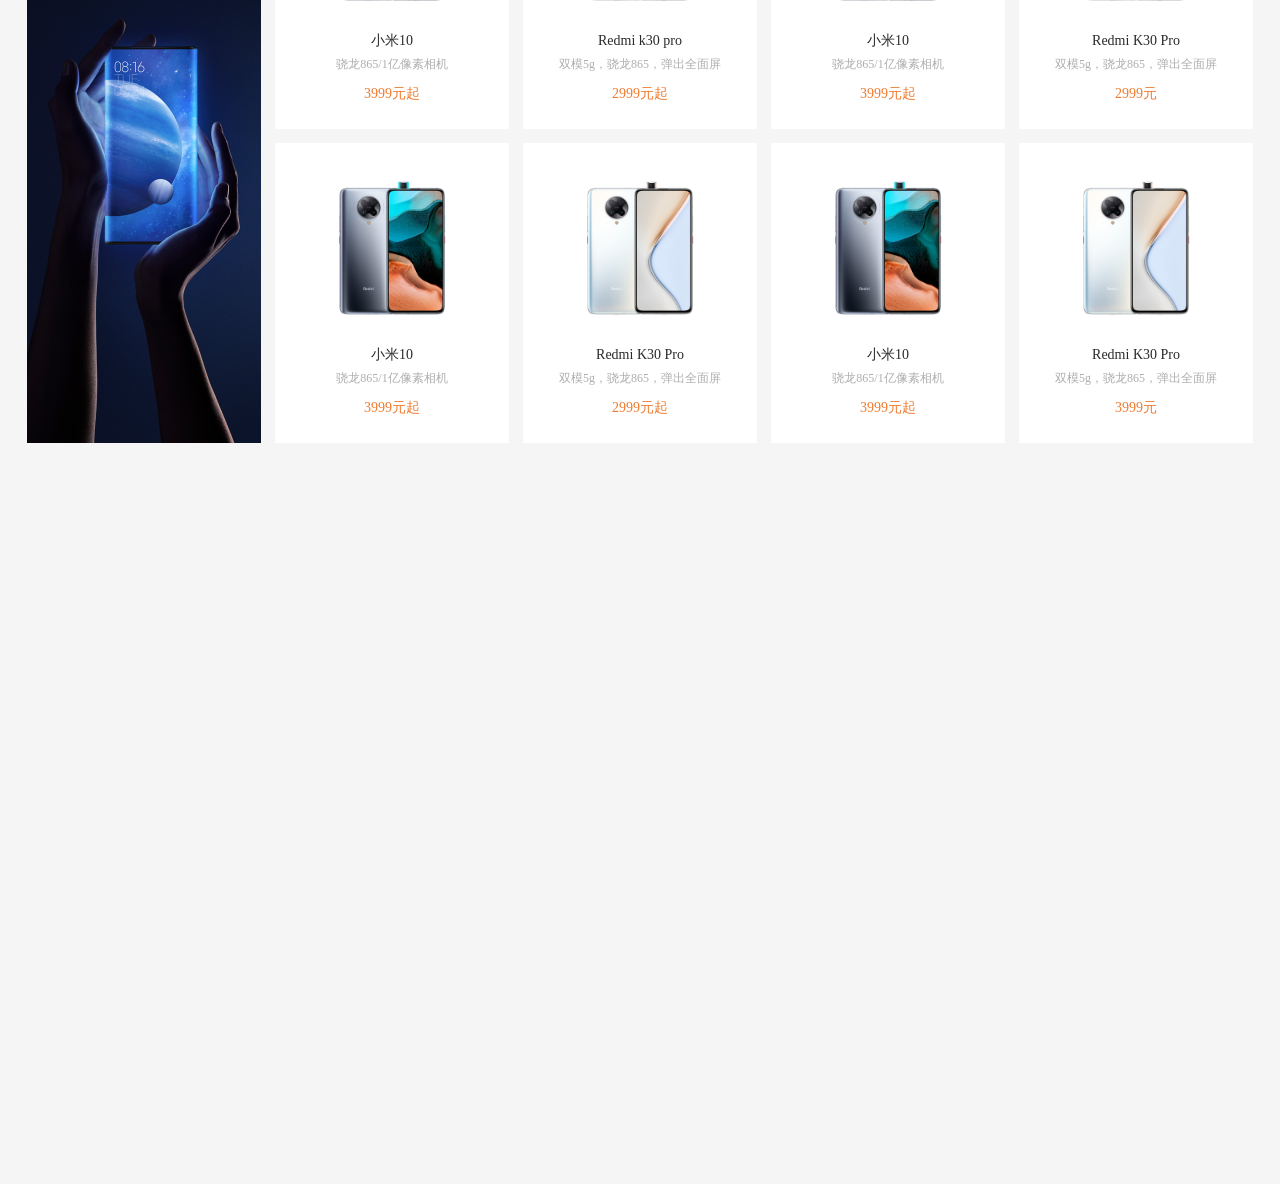
==== commit e08adaea: "完成了一些小格子样式 精简了代码" ====
--- a/xiaomi_2/index.html
+++ b/xiaomi_2/index.html
@@ -407,14 +407,101 @@
                     <img src="img/mi_mixphone.jpg" alt="">
                 </a>
                 <div class="m_phones">
-                    <a href="javacsript:;" class="phone"></a>
-                    <a href="javacsript:;" class="phone"></a>
-                    <a href="javacsript:;" class="phone"></a>
-                    <a href="javacsript:;" class="phone"></a>
-                    <a href="javacsript:;" class="phone"></a>
-                    <a href="javacsript:;" class="phone"></a>
-                    <a href="javacsript:;" class="phone"></a>
-                    <a href="javacsript:;" class="phone"></a>
+                    <div class="phone">
+                        <img src="img/redmi.jpg" alt="">
+                        <div class="text">
+                            <div class="name">小米10</div>
+                            <div class="comment">骁龙865/1亿像素相机</div>
+                        </div>                      
+                        <div class="price">
+                            <span class="discount">3999元起</span>
+                            <!-- <span class="original">1299元</span> -->
+                        </div>
+                    </div>
+
+                    <div class="phone">
+                        <img src="img/redmi_k30.jpg" alt="">
+                        <div class="text">
+                            <div class="name">Redmi k30 pro</div>
+                            <div class="comment">双模5g，骁龙865，弹出全面屏</div>
+                        </div>                      
+                        <div class="price">
+                            <span class="discount">2999元起</span>
+                            <!-- <span class="original">1299元</span> -->
+                        </div>
+                    </div>
+
+                    <div class="phone">
+                        <img src="img/redmi.jpg" alt="">
+                        <div class="text">
+                            <div class="name">小米10</div>
+                            <div class="comment">骁龙865/1亿像素相机</div>
+                        </div>                      
+                        <div class="price">
+                            <span class="discount">3999元起</span>
+                            <!-- <span class="original">1299元</span> -->
+                        </div>
+                    </div>
+
+                    <div class="phone">
+                        <img src="img/redmi_k30.jpg" alt="">
+                        <div class="text">
+                            <div class="name">Redmi K30 Pro</div>
+                            <div class="comment">双模5g，骁龙865，弹出全面屏</div>
+                        </div>                      
+                        <div class="price">
+                            <span class="discount">2999元</span>
+                            <!-- <span class="original">1299元</span> -->
+                        </div>
+                    </div>
+
+                    <div class="phone">
+                        <img src="img/redmi.jpg" alt="">
+                        <div class="text">
+                            <div class="name">小米10</div>
+                            <div class="comment">骁龙865/1亿像素相机</div>
+                        </div>                      
+                        <div class="price">
+                            <span class="discount">3999元起</span>
+                            <!-- <span class="original">1299元</span> -->
+                        </div>
+                    </div>
+
+                    <div class="phone">
+                        <img src="img/redmi_k30.jpg" alt="">
+                        <div class="text">
+                            <div class="name">Redmi K30 Pro</div>
+                            <div class="comment">双模5g，骁龙865，弹出全面屏</div>
+                        </div>                      
+                        <div class="price">
+                            <span class="discount">2999元起</span>
+                            <!-- <span class="original">1299元</span> -->
+                        </div>
+                    </div>
+
+                    <div class="phone">
+                        <img src="img/redmi.jpg" alt="">
+                        <div class="text">
+                            <div class="name">小米10</div>
+                            <div class="comment">骁龙865/1亿像素相机</div>
+                        </div>                      
+                        <div class="price">
+                            <span class="discount">3999元起</span>
+                            <!-- <span class="original">1299元</span> -->
+                        </div>
+                    </div>
+
+                    <div class="phone">
+                        <img src="img/redmi_k30.jpg" alt="">
+                        <div class="text">
+                            <div class="name">Redmi K30 Pro</div>
+                            <div class="comment">双模5g，骁龙865，弹出全面屏</div>
+                        </div>                      
+                        <div class="price">
+                            <span class="discount">3999元</span>
+                            <!-- <span class="original">1299元</span> -->
+                        </div>
+                    </div>
                 </div>
             </div>
             
--- a/xiaomi_2/css/syntax.css
+++ b/xiaomi_2/css/syntax.css
@@ -1,3 +1,55 @@
+.common_box,
+.bck_grey .xiaomi_shanGou .merchandises_wrap .item,
+.bck_grey .m_phone_wrap .lower .m_phones .phone {
+  width: 234px;
+  background-color: white;
+  border-top: 1px solid;
+  display: flex;
+  flex-direction: column;
+  justify-content: space-around;
+  align-items: center;
+}
+.common_box img,
+.bck_grey .xiaomi_shanGou .merchandises_wrap .item img,
+.bck_grey .m_phone_wrap .lower .m_phones .phone img {
+  width: 160px;
+  height: 160px;
+}
+.common_box .text,
+.bck_grey .xiaomi_shanGou .merchandises_wrap .item .text,
+.bck_grey .m_phone_wrap .lower .m_phones .phone .text {
+  text-align: center;
+  width: 100%;
+}
+.common_box .text .name,
+.bck_grey .xiaomi_shanGou .merchandises_wrap .item .text .name,
+.bck_grey .m_phone_wrap .lower .m_phones .phone .text .name {
+  color: #2a2a2a;
+  font-size: 14px;
+}
+.common_box .text .comment,
+.bck_grey .xiaomi_shanGou .merchandises_wrap .item .text .comment,
+.bck_grey .m_phone_wrap .lower .m_phones .phone .text .comment {
+  color: #aeaeae;
+  font-size: 12px;
+  margin-top: 10px;
+}
+.common_box .price,
+.bck_grey .xiaomi_shanGou .merchandises_wrap .item .price,
+.bck_grey .m_phone_wrap .lower .m_phones .phone .price {
+  font-size: 14px;
+}
+.common_box .price .discount,
+.bck_grey .xiaomi_shanGou .merchandises_wrap .item .price .discount,
+.bck_grey .m_phone_wrap .lower .m_phones .phone .price .discount {
+  color: #ee7a2e;
+}
+.common_box .price .original,
+.bck_grey .xiaomi_shanGou .merchandises_wrap .item .price .original,
+.bck_grey .m_phone_wrap .lower .m_phones .phone .price .original {
+  color: #b7b7b7;
+  text-decoration: line-through;
+}
 .top_menu_wrap {
   width: 100%;
   background-color: #333333;
@@ -515,15 +567,6 @@
   flex-direction: row;
   justify-content: space-between;
 }
-.bck_grey .xiaomi_shanGou .merchandises_wrap .item {
-  width: 234px;
-  background-color: white;
-  border-top: 1px solid;
-  display: flex;
-  flex-direction: column;
-  justify-content: space-around;
-  align-items: center;
-}
 .bck_grey .xiaomi_shanGou .merchandises_wrap .item:nth-child(1) {
   border-color: #d4483e;
 }
@@ -535,33 +578,6 @@
 }
 .bck_grey .xiaomi_shanGou .merchandises_wrap .item:nth-child(4) {
   border-color: #c6dd7f;
-}
-.bck_grey .xiaomi_shanGou .merchandises_wrap .item img {
-  width: 160px;
-  height: 160px;
-}
-.bck_grey .xiaomi_shanGou .merchandises_wrap .item .text {
-  text-align: center;
-  width: 100%;
-}
-.bck_grey .xiaomi_shanGou .merchandises_wrap .item .text .name {
-  color: #2a2a2a;
-  font-size: 14px;
-}
-.bck_grey .xiaomi_shanGou .merchandises_wrap .item .text .comment {
-  color: #aeaeae;
-  font-size: 12px;
-  margin-top: 10px;
-}
-.bck_grey .xiaomi_shanGou .merchandises_wrap .item .price {
-  font-size: 14px;
-}
-.bck_grey .xiaomi_shanGou .merchandises_wrap .item .price .discount {
-  color: #ee7a2e;
-}
-.bck_grey .xiaomi_shanGou .merchandises_wrap .item .price .original {
-  color: #b7b7b7;
-  text-decoration: line-through;
 }
 .bck_grey .banner {
   width: 1226px;
@@ -635,6 +651,7 @@
   padding: 20px 0;
   background-color: white;
   transition-duration: 0.5s;
+  border-top: none;
 }
 .bck_grey .m_phone_wrap .lower .m_phones .phone:hover {
   transform: translateY(-3px);
